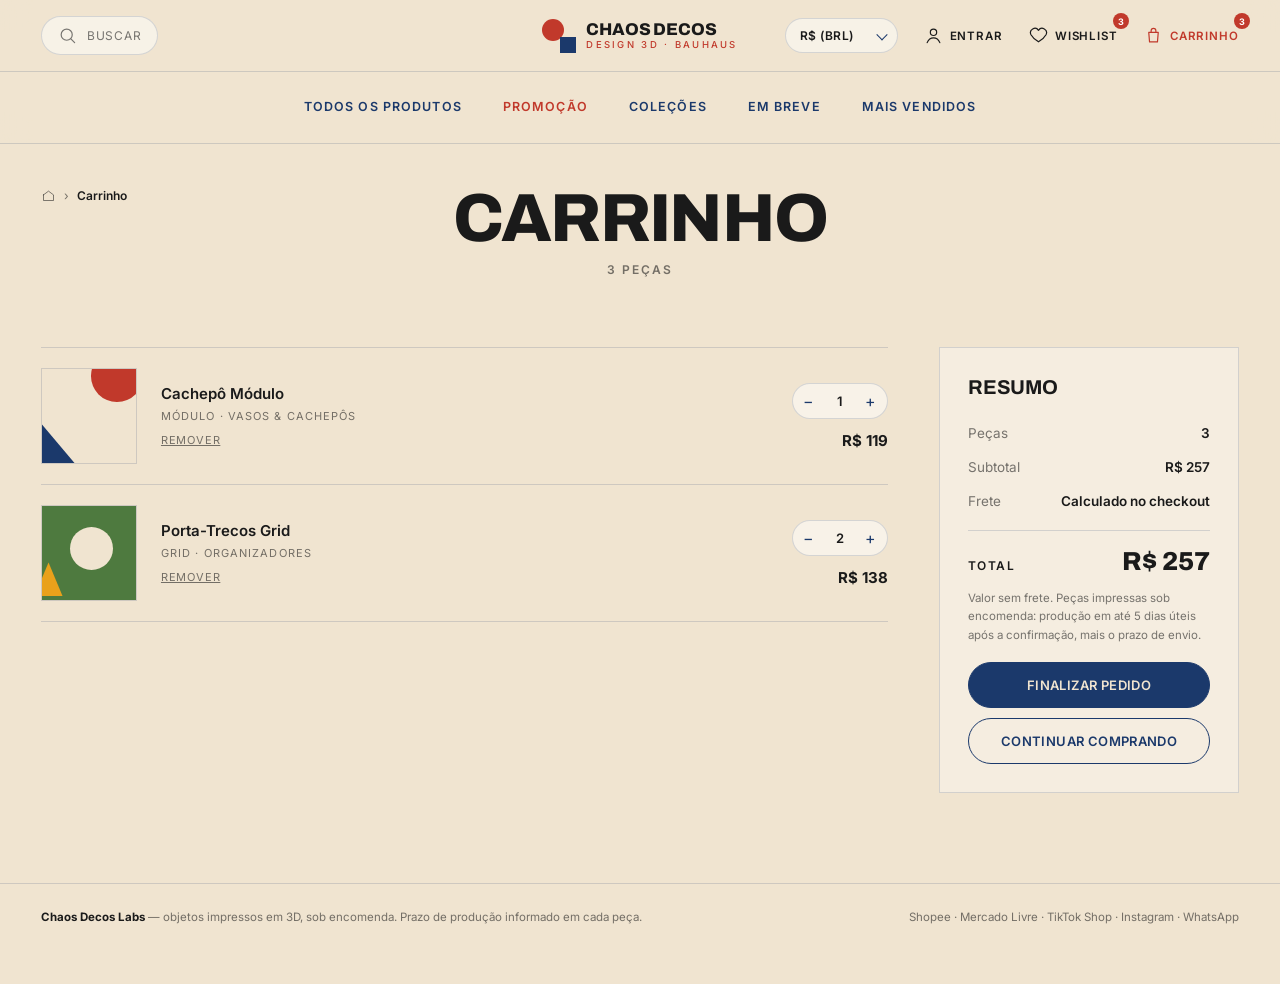
==== carrinho.html @ 44a22829 "Add files via upload" ====
<!doctype html>
<!--
  CHAOS DECOS LABS — CARRINHO
  ────────────────────────────
  Lista das peças + painel de resumo fixo ao lado.

  DECISÕES QUE VOCÊ CONFERE ANTES DE PUBLICAR:
  - O subtotal é a soma dos preços das peças, SEM frete e ANTES
    de imposto — igual ao "sem frete" que você marcou no layout.
  - O frete aparece como "calculado no checkout", não como grátis:
    prometer frete grátis sem ter calculado come margem.
  - O prazo de produção sob demanda está declarado no resumo.
    Isso não é enfeite: peça impressa sob encomenda tem que
    mostrar prazo, senão o anúncio vira promessa que não cumpre.
-->
<html lang="pt-BR">
<head>
  <meta charset="utf-8" />
  <meta name="viewport" content="width=device-width, initial-scale=1" />
  <title>Carrinho — Chaos Decos Labs</title>
  <meta name="theme-color" content="#F0E4D0" />
  <link rel="preconnect" href="https://fonts.googleapis.com">
  <link rel="preconnect" href="https://fonts.gstatic.com" crossorigin>
  <link href="https://fonts.googleapis.com/css2?family=Archivo:wght@500;600;700;800&family=Inter:wght@400;500;600&display=swap" rel="stylesheet">
  <link rel="stylesheet" href="chaos-loja.css">
</head>
<body>

  <header class="site-header" id="cabecalho"></header>

  <section class="page-head">
    <div class="breadcrumb">
      <span class="icon"></span>
      <span>›</span>
      <b>Carrinho</b>
    </div>
    <h1 class="page-title">Carrinho</h1>
    <p class="page-count" id="contagem"></p>
  </section>

  <main class="wrap" id="conteudo"></main>

  <footer class="site-footer" id="rodape"></footer>

  <script src="chaos-dados.js"></script>
  <script>
    montarCabecalho('carrinho');
    montarRodape();

    document.querySelector('.breadcrumb .icon').innerHTML = ICONES.casa;

    function renderizar(){
      const conteudo = document.getElementById('conteudo');
      const linhas = CARRINHO.map((i) => ({ ...i, produto: acharProduto(i.id) })).filter((l) => l.produto);
      const pecas = linhas.reduce((s, l) => s + l.qtd, 0);
      const subtotal = linhas.reduce((s, l) => s + l.produto.preco * l.qtd, 0);

      document.getElementById('contagem').textContent =
        pecas + (pecas === 1 ? ' peça' : ' peças');

      if (!linhas.length){
        conteudo.className = 'empty-state';
        conteudo.innerHTML = `
          <h2>Seu carrinho está vazio</h2>
          <p>Escolha uma peça e ela aparece aqui.</p>
          <a class="btn btn-primary" href="produtos.html">Ver produtos</a>
        `;
        return;
      }

      conteudo.className = 'wrap cart-layout';
      conteudo.innerHTML = `
        <div class="cart-list">
          ${linhas.map((l) => `
            <div class="cart-row">
              <div class="cart-thumb">${arteHTML(l.produto)}</div>
              <div>
                <h2 class="cart-row-name">${l.produto.nome}</h2>
                <p class="cart-row-meta">${l.produto.colecao} · ${l.produto.categoria}</p>
                <button class="cart-row-remove" data-remove="${l.id}">Remover</button>
              </div>
              <div class="cart-right">
                <div class="qty">
                  <button data-menos="${l.id}" aria-label="Diminuir quantidade">−</button>
                  <span>${l.qtd}</span>
                  <button data-mais="${l.id}" aria-label="Aumentar quantidade">+</button>
                </div>
                <span class="cart-row-price">${precoBR(l.produto.preco * l.qtd)}</span>
              </div>
            </div>
          `).join('')}
        </div>

        <aside class="cart-summary">
          <h2>Resumo</h2>
          <div class="summary-line"><span>Peças</span><b>${pecas}</b></div>
          <div class="summary-line"><span>Subtotal</span><b>${precoBR(subtotal)}</b></div>
          <div class="summary-line"><span>Frete</span><b>Calculado no checkout</b></div>
          <div class="summary-total">
            <span>Total</span>
            <b>${precoBR(subtotal)}</b>
          </div>
          <p class="summary-note">
            Valor sem frete. Peças impressas sob encomenda: produção em até 5 dias
            úteis após a confirmação, mais o prazo de envio.
          </p>
          <a class="btn btn-primary btn-block" href="#">Finalizar pedido</a>
          <a class="btn btn-block" href="produtos.html" style="margin-top:10px;">Continuar comprando</a>
        </aside>
      `;
    }

    document.getElementById('conteudo').addEventListener('click', (e) => {
      const mais = e.target.closest('[data-mais]');
      const menos = e.target.closest('[data-menos]');
      const remover = e.target.closest('[data-remove]');

      if (mais){
        const linha = CARRINHO.find((i) => i.id === mais.dataset.mais);
        if (linha) linha.qtd += 1;
      }

      if (menos){
        const linha = CARRINHO.find((i) => i.id === menos.dataset.menos);
        if (linha && linha.qtd > 1) linha.qtd -= 1;
        else if (linha) CARRINHO.splice(CARRINHO.indexOf(linha), 1);
      }

      if (remover){
        const linha = CARRINHO.find((i) => i.id === remover.dataset.remove);
        if (linha) CARRINHO.splice(CARRINHO.indexOf(linha), 1);
      }

      if (mais || menos || remover){
        renderizar();
        montarCabecalho('carrinho');
      }
    });

    renderizar();
  </script>
</body>
</html>
---- chaos-loja.css ----
/* ══════════════════════════════════════════════════════════════
   CHAOS DECOS LABS — ESTILO DA LOJA (arquivo único de visual)
   ──────────────────────────────────────────────────────────────
   Este arquivo vale para TODAS as páginas: loja, produtos,
   wishlist e carrinho. Mexeu aqui, mudou em todas.

   ÍNDICE
   01. Variáveis de marca / base
   02. Barra superior (hall)
   03. Carrossel principal (home)
   04. Faixa preta
   05. Carrossel de categorias
   06. Artes geométricas (placeholder das fotos)
   07. Página PRODUTOS: título, filtros, grade, card
   08. Página WISHLIST
   09. Página CARRINHO
   10. Rodapé
   11. Responsivo
   ══════════════════════════════════════════════════════════════ */

/* ── 01. VARIÁVEIS DE MARCA / BASE ─────────────────────────── */
:root{
  --red:#C1392B;
  --navy:#1B396B;
  --mustard:#E9A11B;
  --green:#4E7A3F;
  --cream:#F0E4D0;
  --ink:#1A1A1A;
  --line: rgba(27,57,107,.16);
  --muted: rgba(26,26,26,.58);
  --edge: clamp(18px, 3.2vw, 44px);
  --content: 1360px;
  --font-display: 'Archivo', 'Poppins', Arial, sans-serif;
  --font-body: 'Inter', 'Work Sans', Arial, sans-serif;
}

*{ box-sizing:border-box; }
html{ scroll-behavior:smooth; }

body{
  margin:0;
  background:var(--cream);
  color:var(--ink);
  font-family:var(--font-body);
  overflow-x:hidden;
}

a{ color:inherit; text-decoration:none; }
button{ font:inherit; cursor:pointer; -webkit-tap-highlight-color:transparent; }
img{ max-width:100%; display:block; }

.wrap{
  width:min(100%, var(--content));
  margin-inline:auto;
  padding-inline:var(--edge);
}

.eyebrow{
  display:inline-flex;
  align-items:center;
  gap:8px;
  font-weight:600;
  text-transform:uppercase;
  letter-spacing:.14em;
  font-size:11px;
  color:var(--red);
}

.btn{
  display:inline-flex;
  align-items:center;
  justify-content:center;
  gap:8px;
  min-height:46px;
  padding:0 22px;
  border-radius:999px;
  border:1.5px solid var(--navy);
  font-weight:600;
  font-size:13px;
  letter-spacing:.03em;
  text-transform:uppercase;
  background:transparent;
  color:var(--navy);
  transition:transform .18s ease, background .18s ease, color .18s ease, border-color .18s ease;
}
.btn:hover{ transform:translateY(-2px); }
.btn-primary{ background:var(--navy); border-color:var(--navy); color:var(--cream); }
.btn-primary:hover{ background:var(--red); border-color:var(--red); }
.btn-light{ background:var(--cream); border-color:var(--cream); color:var(--navy); }
.btn-light:hover{ background:#fff; }
.btn-block{ width:100%; }

.icon{ width:19px; height:19px; flex:0 0 auto; display:inline-grid; place-items:center; }
.icon svg{ width:100%; height:100%; fill:none; stroke:currentColor; stroke-width:1.5; stroke-linecap:round; stroke-linejoin:round; }

/* ── 02. BARRA SUPERIOR (HALL) ─────────────────────────────── */
.site-header{
  position:sticky;
  top:0;
  z-index:40;
  background:rgba(240,228,208,.94);
  backdrop-filter:blur(14px);
  border-bottom:1px solid var(--line);
}

.header-row{
  width:min(100%, var(--content));
  margin-inline:auto;
  padding:16px var(--edge);
  display:grid;
  grid-template-columns:1fr auto 1fr;
  align-items:center;
  gap:16px;
}

.search-toggle{
  justify-self:start;
  display:inline-flex;
  align-items:center;
  gap:10px;
  border:1px solid var(--line);
  background:rgba(255,255,255,.5);
  border-radius:999px;
  padding:9px 16px;
  color:var(--navy);
}
.search-toggle span{
  font-size:12px;
  letter-spacing:.06em;
  text-transform:uppercase;
  color:var(--muted);
}
.search-toggle:hover{ background:#fff; }

.brand{ justify-self:center; display:flex; align-items:center; gap:10px; }
.brand-mark{ position:relative; width:34px; height:34px; flex:0 0 auto; }
.brand-mark span{ position:absolute; display:block; }
.brand-mark .m1{ width:22px; height:22px; border-radius:50%; background:var(--red); top:0; left:0; }
.brand-mark .m2{ width:16px; height:16px; background:var(--navy); right:0; bottom:0; }
.brand-name{
  font-family:var(--font-display);
  font-weight:800;
  letter-spacing:-0.01em;
  font-size:17px;
  line-height:1.02;
  text-transform:uppercase;
  white-space:nowrap;
}
.brand-name small{
  display:block;
  font-family:var(--font-body);
  font-weight:500;
  font-size:9.5px;
  letter-spacing:.24em;
  color:var(--red);
  text-transform:uppercase;
  margin-top:2px;
}

.header-actions{ justify-self:end; display:flex; align-items:center; gap:clamp(10px, 2vw, 26px); }

.currency-select{ position:relative; display:inline-flex; align-items:center; }
.currency-select select{
  appearance:none;
  -webkit-appearance:none;
  border:1px solid var(--line);
  background:rgba(255,255,255,.5);
  border-radius:999px;
  padding:9px 30px 9px 14px;
  font-family:var(--font-body);
  font-weight:600;
  font-size:12px;
  letter-spacing:.04em;
  color:var(--ink);
  cursor:pointer;
}
.currency-select::after{
  content:"";
  position:absolute;
  right:12px;
  top:50%;
  width:7px; height:7px;
  border-right:1.5px solid var(--navy);
  border-bottom:1.5px solid var(--navy);
  transform:translateY(-65%) rotate(45deg);
  pointer-events:none;
}

.top-link{
  display:inline-flex;
  align-items:center;
  gap:7px;
  border:0;
  background:transparent;
  color:var(--ink);
  font-weight:600;
  font-size:11.5px;
  letter-spacing:.08em;
  text-transform:uppercase;
  padding:6px 0;
  position:relative;
}
.top-link:hover{ color:var(--red); }
.top-link.is-current{ color:var(--red); }
.top-link .badge-count{
  position:absolute;
  top:-7px;
  right:-11px;
  min-width:16px;
  height:16px;
  padding:0 3px;
  border-radius:999px;
  background:var(--red);
  color:#fff;
  font-size:9px;
  font-weight:700;
  display:grid;
  place-items:center;
  line-height:1;
}

.search-panel{
  max-height:0;
  overflow:hidden;
  transition:max-height .3s ease;
  border-top:0 solid var(--line);
}
.search-panel.is-open{ max-height:74px; border-top-width:1px; }
.search-panel .wrap{ padding-block:14px; }
.search-panel input{
  width:100%;
  border:0;
  background:transparent;
  font-family:var(--font-display);
  font-weight:600;
  font-size:clamp(18px, 2.4vw, 26px);
  color:var(--ink);
  outline:0;
}
.search-panel input::placeholder{ color:var(--muted); }

.main-nav{ border-top:1px solid var(--line); }
.main-nav ul{
  width:min(100%, var(--content));
  margin-inline:auto;
  padding:0 var(--edge);
  list-style:none;
  display:flex;
  justify-content:center;
  flex-wrap:wrap;
  gap:clamp(20px, 3.2vw, 42px);
}
.main-nav a{
  display:inline-block;
  padding:11px 0;
  font-weight:600;
  font-size:12.5px;
  letter-spacing:.09em;
  text-transform:uppercase;
  color:var(--navy);
  border-bottom:2px solid transparent;
}
.main-nav a:hover{ color:var(--red); }
.main-nav a.is-active{ border-color:var(--navy); }
.main-nav a.is-sale{ color:var(--red); }

/* ── 03. CARROSSEL PRINCIPAL (HOME) ────────────────────────── */
.hero-carousel{ position:relative; padding-block: clamp(20px, 3vw, 34px) clamp(28px, 4vw, 46px); }

.hero-track{
  display:flex;
  gap:clamp(14px, 2vw, 22px);
  overflow-x:auto;
  overflow-y:hidden;
  scroll-snap-type:x mandatory;
  scrollbar-width:none;
  padding-inline:var(--edge);
  cursor:grab;
  user-select:none;
  -webkit-overflow-scrolling:touch;
  touch-action:pan-x;
}
.hero-track::-webkit-scrollbar{ display:none; }
.hero-track.is-dragging{ cursor:grabbing; scroll-snap-type:none; }
.hero-track.is-auto-scrolling{ scroll-snap-type:none; }

.hero-slide{
  position:relative;
  flex:0 0 clamp(320px, 84vw, 1120px);
  height:clamp(360px, 62vh, 640px);
  scroll-snap-align:start;
  border-radius:22px;
  overflow:hidden;
  isolation:isolate;
}

.hero-slide-info{
  position:absolute;
  left:clamp(18px, 3vw, 40px);
  bottom:clamp(18px, 3vw, 40px);
  right:clamp(18px, 3vw, 40px);
  z-index:3;
  display:flex;
  flex-wrap:wrap;
  align-items:flex-end;
  justify-content:space-between;
  gap:16px;
}
.hero-slide-text{ max-width:560px; }
.hero-slide-text .eyebrow{ color:var(--mustard); margin-bottom:10px; }
.hero-slide-text .eyebrow::before{ content:""; width:22px; height:1px; background:currentColor; display:inline-block; margin-right:2px; }
.hero-slide-title{
  margin:0;
  font-family:var(--font-display);
  font-weight:700;
  font-size:clamp(30px, 4.4vw, 58px);
  line-height:.98;
  letter-spacing:-0.02em;
  color:#fff;
  text-shadow:0 2px 18px rgba(0,0,0,.18);
}
.hero-slide-price{
  margin:12px 0 0;
  font-weight:600;
  font-size:clamp(15px, 1.4vw, 19px);
  color:rgba(255,255,255,.92);
}

.hero-arrow{
  position:absolute;
  top:50%;
  transform:translateY(-50%);
  z-index:5;
  width:48px; height:48px;
  border-radius:999px;
  border:1px solid rgba(255,255,255,.6);
  background:rgba(27,57,107,.35);
  backdrop-filter:blur(6px);
  color:#fff;
  display:grid;
  place-items:center;
  transition:background .2s ease;
}
.hero-arrow:hover{ background:var(--red); border-color:var(--red); }
.hero-arrow.prev{ left:calc(var(--edge) + 8px); }
.hero-arrow.next{ right:calc(var(--edge) + 8px); }
.hero-arrow .icon{ width:20px; height:20px; }

.hero-dots{ display:flex; justify-content:center; gap:8px; margin-top:16px; }
.hero-dots button{
  width:8px; height:8px;
  border-radius:999px;
  border:1px solid var(--navy);
  background:transparent;
  padding:0;
  opacity:.4;
  transition:opacity .2s ease, background .2s ease, width .2s ease;
}
.hero-dots button.is-active{ opacity:1; background:var(--navy); width:20px; }

/* ── 04. FAIXA PRETA ───────────────────────────────────────── */
.strip-bar{ background:var(--ink); color:var(--cream); text-align:center; padding:11px var(--edge); }
.strip-bar p{ margin:0; font-weight:600; font-size:11px; letter-spacing:.22em; text-transform:uppercase; }

/* ── 05. CARROSSEL DE CATEGORIAS ───────────────────────────── */
.category-section{ padding-block:clamp(34px, 5vw, 62px) clamp(46px, 6vw, 80px); }
.category-head{
  display:flex;
  justify-content:space-between;
  align-items:flex-end;
  gap:16px;
  margin-bottom:clamp(20px, 3vw, 34px);
}
.category-head h2{
  margin:0;
  font-family:var(--font-display);
  font-weight:700;
  letter-spacing:-0.015em;
  font-size:clamp(28px, 3.6vw, 46px);
}
.category-head p{ margin:6px 0 0; color:var(--muted); font-size:13.5px; }
.category-arrows{ display:flex; gap:8px; flex:0 0 auto; }

.round-btn{
  width:40px; height:40px;
  border-radius:999px;
  border:1px solid var(--navy);
  background:transparent;
  color:var(--navy);
  display:grid;
  place-items:center;
  transition:background .18s ease, color .18s ease;
}
.round-btn:hover{ background:var(--navy); color:var(--cream); }
.round-btn .icon{ width:16px; height:16px; }

.category-track{
  display:flex;
  gap:2px;
  overflow-x:auto;
  overflow-y:hidden;
  scroll-snap-type:x proximity;
  scrollbar-width:none;
  cursor:grab;
  user-select:none;
  -webkit-overflow-scrolling:touch;
  touch-action:pan-x;
  border-top:1px solid var(--line);
  border-left:1px solid var(--line);
}
.category-track::-webkit-scrollbar{ display:none; }
.category-track.is-dragging{ cursor:grabbing; }

.category-card{
  position:relative;
  flex:0 0 clamp(210px, 20vw, 280px);
  scroll-snap-align:start;
  border-right:1px solid var(--line);
  border-bottom:1px solid var(--line);
}
.category-art{ position:relative; height:clamp(190px, 20vw, 260px); overflow:hidden; }
.category-name{
  margin:0;
  padding:16px 16px 20px;
  font-weight:700;
  font-size:13px;
  letter-spacing:.05em;
  text-transform:uppercase;
}
.category-card:hover .category-name{ color:var(--red); }
.category-card:hover .category-art{ filter:brightness(.94); }

/* ── 06. ARTES GEOMÉTRICAS (placeholder das fotos) ──────────
   Enquanto não há foto real, cada produto ganha uma composição
   Bauhaus: fundo + duas formas primárias. Trocar por foto é só
   informar "src" no produto (ver chaos-dados.js).            */
.prod-art{ position:absolute; inset:0; background:var(--bg, var(--cream)); overflow:hidden; }
.prod-art::before,
.prod-art::after{ content:""; position:absolute; }
.prod-art::before{
  width:var(--r1, 60%);
  height:var(--r1, 60%);
  top:var(--y1, -18%);
  left:var(--x1, -18%);
  background:var(--c1, var(--navy));
  border-radius:var(--rad1, 50%);
  clip-path:var(--clip1, none);
}
.prod-art::after{
  width:var(--w2, 42%);
  height:var(--h2, 42%);
  top:var(--y2, 55%);
  left:var(--x2, 58%);
  background:var(--c2, var(--red));
  border-radius:var(--rad2, 0px);
  clip-path:var(--clip2, none);
}
.prod-art .shade{
  position:absolute;
  inset:0;
  background:linear-gradient(180deg, rgba(26,26,26,0) 40%, rgba(26,26,26,.42) 100%);
  z-index:2;
}

.art-a{ --bg:var(--navy); --c1:var(--mustard); --rad1:50%; --x1:-12%; --y1:-16%; --r1:58%; --c2:var(--red); --rad2:0; --x2:64%; --y2:58%; --w2:34%; --h2:34%; }
.art-b{ --bg:var(--cream); --c1:var(--red); --rad1:50%; --x1:52%; --y1:-20%; --r1:55%; --c2:var(--navy); --clip2:polygon(0 100%,100% 100%,0 0); --x2:-6%; --y2:52%; --w2:44%; --h2:52%; }
.art-c{ --bg:var(--mustard); --c1:var(--navy); --rad1:50%; --x1:-20%; --y1:46%; --r1:64%; --c2:var(--cream); --rad2:0; --x2:58%; --y2:-14%; --w2:36%; --h2:36%; }
.art-d{ --bg:var(--green); --c1:var(--cream); --rad1:50%; --x1:30%; --y1:22%; --r1:46%; --c2:var(--mustard); --clip2:polygon(50% 0,100% 100%,0 100%); --x2:-8%; --y2:60%; --w2:30%; --h2:36%; }
.art-e{ --bg:var(--cream); --c1:var(--navy); --rad1:0; --x1:-10%; --y1:18%; --r1:46%; --c2:var(--red); --rad2:50%; --x2:62%; --y2:48%; --w2:38%; --h2:38%; }
.art-f{ --bg:var(--red); --c1:var(--cream); --rad1:50%; --x1:-16%; --y1:-16%; --r1:50%; --c2:var(--navy); --rad2:0; --x2:56%; --y2:56%; --w2:38%; --h2:38%; }
.art-g{ --bg:var(--navy); --c1:var(--cream); --clip1:polygon(0 0,100% 0,0 100%); --x1:0; --y1:0; --r1:70%; --c2:var(--mustard); --rad2:50%; --x2:64%; --y2:60%; --w2:30%; --h2:30%; }
.art-h{ --bg:var(--mustard); --c1:var(--red); --clip1:polygon(50% 0,100% 100%,0 100%); --x1:30%; --y1:14%; --r1:44%; --c2:var(--navy); --rad2:0; --x2:-10%; --y2:-12%; --w2:34%; --h2:34%; }
.art-i{ --bg:var(--cream); --c1:var(--green); --rad1:50%; --x1:60%; --y1:52%; --r1:44%; --c2:var(--navy); --rad2:0; --x2:-12%; --y2:-18%; --w2:40%; --h2:40%; }
/* segundas "fotos" (o que aparece no hover do card) */
.art-a2{ --bg:var(--navy); --c1:var(--red); --rad1:0; --x1:8%; --y1:12%; --r1:52%; --c2:var(--mustard); --rad2:50%; --x2:52%; --y2:14%; --w2:34%; --h2:34%; }
.art-b2{ --bg:var(--cream); --c1:var(--navy); --rad1:50%; --x1:12%; --y1:16%; --r1:52%; --c2:var(--red); --rad2:0; --x2:60%; --y2:50%; --w2:32%; --h2:32%; }
.art-c2{ --bg:var(--mustard); --c1:var(--red); --clip1:polygon(50% 0,100% 100%,0 100%); --x1:22%; --y1:16%; --r1:52%; --c2:var(--navy); --rad2:50%; --x2:2%; --y2:56%; --w2:28%; --h2:28%; }
.art-d2{ --bg:var(--green); --c1:var(--mustard); --rad1:0; --x1:14%; --y1:14%; --r1:48%; --c2:var(--cream); --rad2:50%; --x2:56%; --y2:52%; --w2:32%; --h2:32%; }
.art-e2{ --bg:var(--cream); --c1:var(--red); --clip1:polygon(50% 0,100% 100%,0 100%); --x1:24%; --y1:14%; --r1:52%; --c2:var(--navy); --rad2:50%; --x2:6%; --y2:58%; --w2:26%; --h2:26%; }
.art-f2{ --bg:var(--red); --c1:var(--navy); --rad1:0; --x1:16%; --y1:16%; --r1:50%; --c2:var(--cream); --rad2:50%; --x2:56%; --y2:54%; --w2:32%; --h2:32%; }

/* ── 07. PÁGINA PRODUTOS ───────────────────────────────────── */
.page-head{
  position:relative;
  padding:clamp(22px, 3.4vw, 40px) var(--edge) clamp(18px, 2.6vw, 28px);
  text-align:center;
}
.breadcrumb{
  position:absolute;
  left:var(--edge);
  top:clamp(24px, 3.6vw, 44px);
  display:flex;
  align-items:center;
  gap:8px;
  font-size:12px;
  color:var(--muted);
}
.breadcrumb .icon{ width:15px; height:15px; }
.breadcrumb b{ color:var(--ink); font-weight:600; }
.page-title{
  margin:0;
  font-family:var(--font-display);
  font-weight:800;
  font-size:clamp(32px, 5.4vw, 68px);
  line-height:1;
  letter-spacing:-0.025em;
  text-transform:uppercase;
}
.page-count{
  margin:10px 0 0;
  font-weight:600;
  font-size:12px;
  letter-spacing:.16em;
  text-transform:uppercase;
  color:var(--muted);
}

/* barra de filtros: metade tópicos, metade ordenação */
.filter-bar{
  display:grid;
  grid-template-columns:1fr 1fr;
  border-top:1px solid var(--line);
  border-bottom:1px solid var(--line);
  background:rgba(255,255,255,.22);
}
.filter-half{
  position:relative;
  display:flex;
  align-items:center;
  justify-content:center;
  gap:10px;
  padding:18px 20px;
  border:0;
  background:transparent;
  color:var(--ink);
  font-weight:600;
  font-size:12.5px;
  letter-spacing:.12em;
  text-transform:uppercase;
  width:100%;
}
.filter-half + .filter-half{ border-left:1px solid var(--line); }
.filter-half:hover{ color:var(--red); }
.filter-half .chevron{
  width:8px; height:8px;
  border-right:1.6px solid currentColor;
  border-bottom:1.6px solid currentColor;
  transform:translateY(-2px) rotate(45deg);
  transition:transform .22s ease;
}
.filter-half.is-open .chevron{ transform:translateY(2px) rotate(225deg); }
.filter-half .count{ color:var(--red); }

.filter-drawer{
  grid-column:1 / -1;
  max-height:0;
  overflow:hidden;
  transition:max-height .3s ease;
  border-top:0 solid var(--line);
}
.filter-drawer.is-open{ max-height:260px; border-top:1px solid var(--line); }
.filter-drawer-inner{
  display:flex;
  flex-wrap:wrap;
  gap:10px;
  padding:20px var(--edge);
}
.chip{
  border:1px solid var(--line);
  background:rgba(255,255,255,.5);
  border-radius:999px;
  padding:9px 18px;
  font-weight:600;
  font-size:12px;
  letter-spacing:.05em;
  color:var(--navy);
  transition:background .18s ease, color .18s ease, border-color .18s ease;
}
.chip:hover{ border-color:var(--navy); }
.chip.is-on{ background:var(--navy); border-color:var(--navy); color:var(--cream); }

/* grade de produtos */
.product-grid{
  display:grid;
  grid-template-columns:repeat(4, minmax(0, 1fr));
  border-left:1px solid var(--line);
}
.product-card{
  position:relative;
  display:flex;
  flex-direction:column;
  border-right:1px solid var(--line);
  border-bottom:1px solid var(--line);
  background:transparent;
  text-align:left;
  padding:0;
  color:inherit;
}
.product-card:hover{ background:rgba(255,255,255,.34); }

.product-flag{
  position:absolute;
  top:14px;
  left:14px;
  z-index:4;
  padding:5px 10px;
  font-weight:700;
  font-size:9.5px;
  letter-spacing:.13em;
  text-transform:uppercase;
  color:var(--ink);
  background:var(--mustard);
}
.product-flag.is-novo{ background:var(--red); color:#fff; }
.product-flag.is-lancamento{ background:var(--navy); color:var(--cream); }

/* foto 1 → foto 2 no hover */
.product-media{
  position:relative;
  aspect-ratio:1 / 1;
  overflow:hidden;
}
.product-media .prod-art{ transition:opacity .35s ease; }
.product-media .art-front{ opacity:1; z-index:2; }
.product-media .art-back{ opacity:0; z-index:1; }
.product-card:hover .art-front{ opacity:0; }
.product-card:hover .art-back{ opacity:1; }

.wish-btn{
  position:absolute;
  top:12px;
  right:12px;
  z-index:5;
  width:36px; height:36px;
  border-radius:999px;
  border:1px solid var(--line);
  background:rgba(240,228,208,.86);
  backdrop-filter:blur(4px);
  color:var(--navy);
  display:grid;
  place-items:center;
  opacity:0;
  transform:translateY(-4px);
  transition:opacity .2s ease, transform .2s ease, background .2s ease, color .2s ease;
}
.product-card:hover .wish-btn,
.wish-btn:focus-visible{ opacity:1; transform:translateY(0); }
.wish-btn:hover{ background:var(--red); border-color:var(--red); color:#fff; }
.wish-btn.is-on{ opacity:1; transform:none; background:var(--red); border-color:var(--red); color:#fff; }
.wish-btn.is-on .icon svg{ fill:currentColor; }
.wish-btn .icon{ width:17px; height:17px; }

.product-info{
  padding:16px 16px 20px;
  display:flex;
  flex-direction:column;
  gap:6px;
  margin-top:auto;
}
.product-collection{
  font-weight:600;
  font-size:9.5px;
  letter-spacing:.16em;
  text-transform:uppercase;
  color:var(--muted);
}
.product-line{
  display:flex;
  align-items:flex-end;
  justify-content:space-between;
  gap:12px;
}
.product-name{
  margin:0;
  font-weight:600;
  font-size:14px;
  line-height:1.3;
  color:var(--ink);
}
.product-card:hover .product-name{ color:var(--red); }
.product-price{ text-align:right; flex:0 0 auto; }
.product-price b{ display:block; font-weight:700; font-size:14.5px; }
.product-price small{
  display:block;
  margin-top:2px;
  font-size:9.5px;
  letter-spacing:.1em;
  text-transform:uppercase;
  color:var(--muted);
}

.empty-state{
  padding:clamp(46px, 8vw, 96px) var(--edge);
  text-align:center;
}
.empty-state h2{
  margin:0 0 10px;
  font-family:var(--font-display);
  font-weight:700;
  font-size:clamp(24px, 3.4vw, 38px);
  letter-spacing:-0.02em;
}
.empty-state p{ margin:0 0 26px; color:var(--muted); font-size:14px; }

/* ── 08. PÁGINA WISHLIST ───────────────────────────────────── */
.wish-note{
  display:flex;
  align-items:flex-start;
  gap:12px;
  margin:0 0 clamp(20px, 3vw, 30px);
  padding:16px 18px;
  border-left:3px solid var(--mustard);
  background:rgba(233,161,27,.12);
  font-size:13px;
  line-height:1.6;
  color:var(--ink);
}
.wish-note .icon{ color:var(--mustard); margin-top:1px; }

.wish-actions{
  display:flex;
  gap:8px;
  padding:0 16px 18px;
}
.mini-btn{
  flex:1 1 auto;
  min-height:38px;
  border-radius:999px;
  border:1px solid var(--navy);
  background:transparent;
  color:var(--navy);
  font-weight:600;
  font-size:11px;
  letter-spacing:.07em;
  text-transform:uppercase;
  transition:background .18s ease, color .18s ease, border-color .18s ease;
}
.mini-btn:hover{ background:var(--navy); color:var(--cream); }
.mini-btn.is-ghost{ flex:0 0 auto; width:38px; border-color:var(--line); color:var(--muted); display:grid; place-items:center; }
.mini-btn.is-ghost:hover{ background:var(--red); border-color:var(--red); color:#fff; }
.mini-btn .icon{ width:15px; height:15px; }

/* ── 09. PÁGINA CARRINHO ───────────────────────────────────── */
.cart-layout{
  display:grid;
  grid-template-columns:minmax(0, 1.55fr) minmax(300px, .45fr);
  gap:clamp(24px, 4vw, 56px);
  align-items:start;
  padding-block:clamp(24px, 3.4vw, 42px) clamp(48px, 7vw, 90px);
}

.cart-list{ border-top:1px solid var(--line); }
.cart-row{
  display:grid;
  grid-template-columns:96px minmax(0, 1fr) auto;
  gap:clamp(14px, 2vw, 24px);
  align-items:center;
  padding:20px 0;
  border-bottom:1px solid var(--line);
}
.cart-thumb{
  position:relative;
  width:96px;
  height:96px;
  overflow:hidden;
  flex:0 0 auto;
  border:1px solid var(--line);
}
.cart-row-name{
  margin:0;
  font-weight:600;
  font-size:15px;
  line-height:1.3;
}
.cart-row-meta{
  margin:5px 0 0;
  font-size:11px;
  letter-spacing:.1em;
  text-transform:uppercase;
  color:var(--muted);
}
.cart-row-remove{
  margin:10px 0 0;
  border:0;
  background:transparent;
  padding:0;
  font-size:11px;
  letter-spacing:.07em;
  text-transform:uppercase;
  color:var(--muted);
  text-decoration:underline;
}
.cart-row-remove:hover{ color:var(--red); }

.cart-right{
  display:flex;
  flex-direction:column;
  align-items:flex-end;
  gap:12px;
}
.qty{
  display:inline-flex;
  align-items:center;
  border:1px solid var(--line);
  border-radius:999px;
  overflow:hidden;
  background:rgba(255,255,255,.5);
}
.qty button{
  width:32px;
  height:34px;
  border:0;
  background:transparent;
  color:var(--navy);
  font-size:16px;
  line-height:1;
}
.qty button:hover{ background:var(--navy); color:var(--cream); }
.qty span{
  min-width:30px;
  text-align:center;
  font-weight:600;
  font-size:13px;
}
.cart-row-price{ font-weight:700; font-size:15px; white-space:nowrap; }

.cart-summary{
  position:sticky;
  top:120px;
  border:1px solid var(--line);
  background:rgba(255,255,255,.34);
  padding:clamp(20px, 2.4vw, 28px);
}
.cart-summary h2{
  margin:0 0 18px;
  font-family:var(--font-display);
  font-weight:700;
  font-size:20px;
  letter-spacing:-0.01em;
  text-transform:uppercase;
}
.summary-line{
  display:flex;
  justify-content:space-between;
  gap:16px;
  padding:9px 0;
  font-size:13.5px;
  color:var(--muted);
}
.summary-line b{ color:var(--ink); font-weight:600; }
.summary-total{
  display:flex;
  justify-content:space-between;
  align-items:baseline;
  gap:16px;
  margin-top:12px;
  padding-top:16px;
  border-top:1px solid var(--line);
}
.summary-total span{ font-weight:600; font-size:12px; letter-spacing:.12em; text-transform:uppercase; }
.summary-total b{ font-family:var(--font-display); font-weight:800; font-size:26px; }
.summary-note{
  margin:14px 0 0;
  font-size:11.5px;
  line-height:1.6;
  color:var(--muted);
}
.cart-summary .btn{ margin-top:18px; }

/* ── 10. RODAPÉ ────────────────────────────────────────────── */
.site-footer{ border-top:1px solid var(--line); padding:26px var(--edge) 60px; }
.site-footer .wrap{ display:flex; flex-wrap:wrap; justify-content:space-between; gap:10px; padding:0; }
.site-footer p{ margin:0; font-size:11.5px; color:var(--muted); }
.site-footer strong{ color:var(--ink); }

/* ── 11. RESPONSIVO ────────────────────────────────────────── */
@media (max-width:1100px){
  .product-grid{ grid-template-columns:repeat(3, minmax(0, 1fr)); }
}

@media (max-width:900px){
  .header-row{ grid-template-columns:auto 1fr auto; gap:12px; padding-block:14px; }
  .search-toggle span{ display:none; }
  .search-toggle{ padding:9px; }
  .brand{ justify-self:start; }
  .header-actions{ gap:14px; }
  /* no celular fica só o ícone: escondemos o texto, nunca o ícone nem o contador */
  .top-link span:not(.icon):not(.badge-count){ display:none; }
  .main-nav ul{ justify-content:flex-start; overflow-x:auto; scrollbar-width:none; }
  .main-nav ul::-webkit-scrollbar{ display:none; }
  .main-nav a{ white-space:nowrap; }

  .breadcrumb{ position:static; justify-content:center; margin-bottom:14px; }
  .page-head{ text-align:center; }
  .cart-layout{ grid-template-columns:1fr; }
  .cart-summary{ position:static; }
}

@media (max-width:640px){
  .hero-slide{ flex-basis:88vw; height:clamp(320px, 78vw, 480px); border-radius:16px; }
  .hero-arrow{ width:40px; height:40px; }
  .category-card{ flex-basis:62vw; }
  .product-grid{ grid-template-columns:repeat(2, minmax(0, 1fr)); }
  .product-info{ padding:12px 12px 16px; }
  .product-line{ flex-direction:column; align-items:flex-start; gap:4px; }
  .product-price{ text-align:left; }
  .wish-btn{ opacity:1; transform:none; }
  .cart-row{ grid-template-columns:72px minmax(0, 1fr); }
  .cart-thumb{ width:72px; height:72px; }
  .cart-right{ grid-column:1 / -1; flex-direction:row; align-items:center; justify-content:space-between; }
}

@media (max-width:480px){
  /* Barra apertada: cada coluna pode encolher (min-width:0) e o nome da
     marca corta com reticências antes de empurrar algo pra fora da tela. */
  .header-row{ grid-template-columns:auto minmax(0, 1fr) auto; gap:8px; }
  .header-row > *{ min-width:0; }
  .header-actions{ gap:8px; padding-right:8px; }
  .currency-select select{ padding:7px 17px 7px 7px; font-size:10px; letter-spacing:0; }
  .currency-select::after{ right:7px; width:5px; height:5px; }
  .top-link{ padding:5px 0; }
  .top-link .icon{ width:17px; height:17px; }
  .top-link .badge-count{ right:-7px; top:-6px; min-width:14px; height:14px; font-size:8.5px; }
  .search-toggle{ padding:8px; }
  .brand{ min-width:0; overflow:hidden; gap:7px; }
  .brand-mark{ width:26px; height:26px; }
  .brand-mark .m1{ width:17px; height:17px; }
  .brand-mark .m2{ width:12px; height:12px; }
  .brand-name{ font-size:12.5px; overflow:hidden; text-overflow:ellipsis; }
  .brand-name small{ font-size:7.5px; letter-spacing:.14em; }
  .filter-half{ padding:14px 10px; font-size:11px; letter-spacing:.07em; }
}
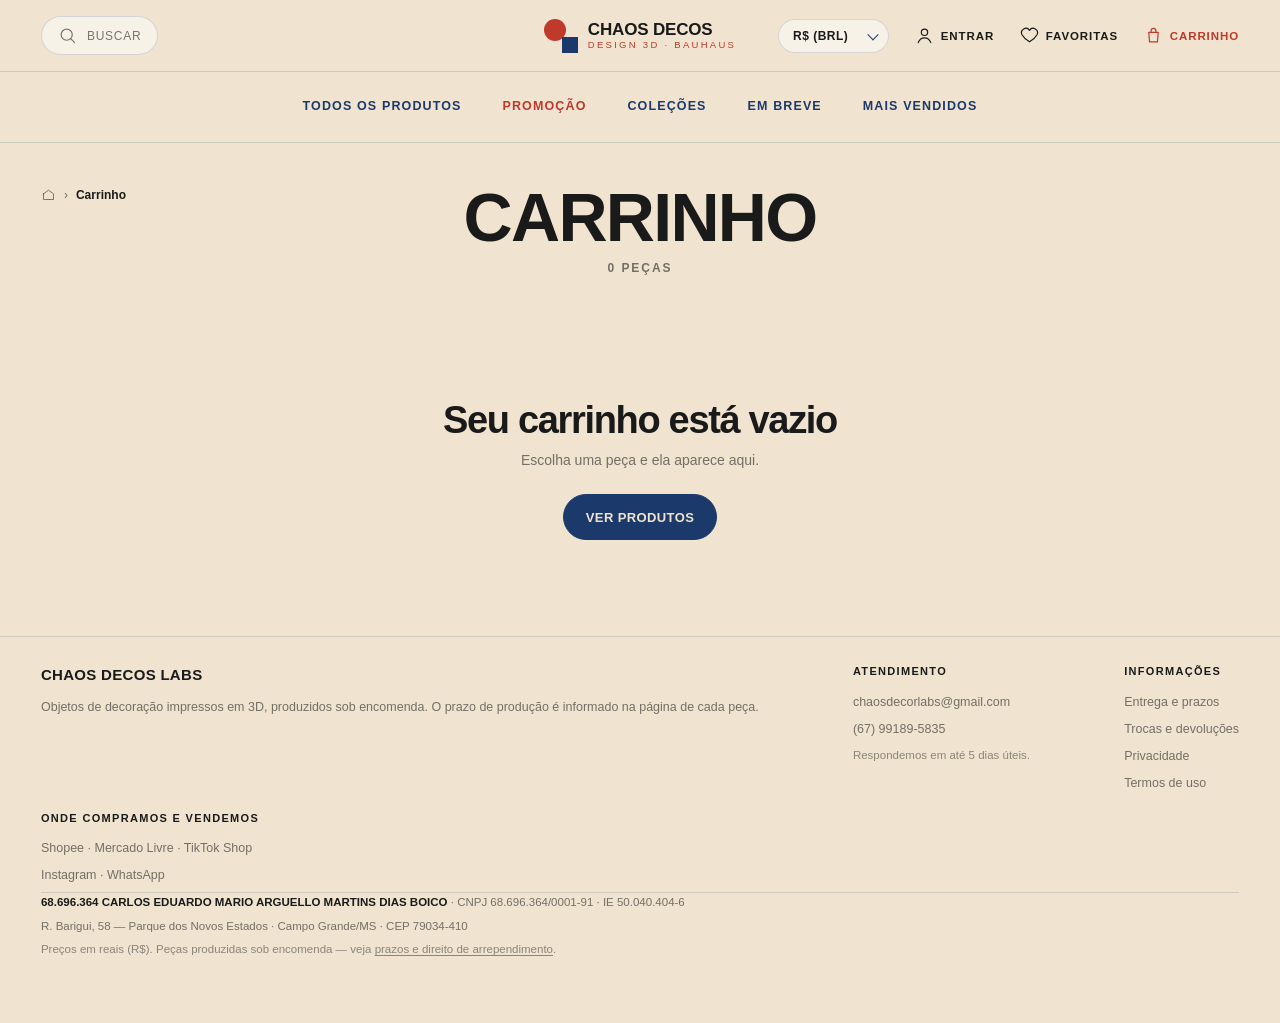
==== commit e9bc4453: "Add files via upload" ====
--- a/carrinho.html
+++ b/carrinho.html
@@ -19,9 +19,6 @@
   <meta name="viewport" content="width=device-width, initial-scale=1" />
   <title>Carrinho — Chaos Decos Labs</title>
   <meta name="theme-color" content="#F0E4D0" />
-  <link rel="preconnect" href="https://fonts.googleapis.com">
-  <link rel="preconnect" href="https://fonts.gstatic.com" crossorigin>
-  <link href="https://fonts.googleapis.com/css2?family=Archivo:wght@500;600;700;800&family=Inter:wght@400;500;600&display=swap" rel="stylesheet">
   <link rel="stylesheet" href="chaos-loja.css">
 </head>
 <body>
@@ -51,7 +48,9 @@
 
     function renderizar(){
       const conteudo = document.getElementById('conteudo');
-      const linhas = CARRINHO.map((i) => ({ ...i, produto: acharProduto(i.id) })).filter((l) => l.produto);
+      const linhas = CARRINHO
+        .map((i, indice) => ({ ...i, indice, produto: acharProduto(i.id) }))
+        .filter((l) => l.produto);
       const pecas = linhas.reduce((s, l) => s + l.qtd, 0);
       const subtotal = linhas.reduce((s, l) => s + l.produto.preco * l.qtd, 0);
 
@@ -73,17 +72,23 @@
         <div class="cart-list">
           ${linhas.map((l) => `
             <div class="cart-row">
-              <div class="cart-thumb">${arteHTML(l.produto)}</div>
+              <a class="cart-thumb" href="${linkProduto(l.id)}" aria-label="Ver ${l.produto.nome}">${arteHTML(l.produto)}</a>
               <div>
-                <h2 class="cart-row-name">${l.produto.nome}</h2>
-                <p class="cart-row-meta">${l.produto.colecao} · ${l.produto.categoria}</p>
-                <button class="cart-row-remove" data-remove="${l.id}">Remover</button>
+                <h2 class="cart-row-name"><a href="${linkProduto(l.id)}">${l.produto.nome}</a></h2>
+                <p class="cart-row-meta">
+                  ${l.produto.colecao} · ${l.produto.categoria}
+                  ${l.cor && CORES_FILAMENTO[l.cor] ? `
+                    <span class="cart-cor">
+                      <i style="--amostra:${CORES_FILAMENTO[l.cor].hex}"></i>${CORES_FILAMENTO[l.cor].nome}
+                    </span>` : ''}
+                </p>
+                <button class="cart-row-remove" data-remove="${l.indice}">Remover</button>
               </div>
               <div class="cart-right">
                 <div class="qty">
-                  <button data-menos="${l.id}" aria-label="Diminuir quantidade">−</button>
+                  <button data-menos="${l.indice}" aria-label="Diminuir quantidade">−</button>
                   <span>${l.qtd}</span>
-                  <button data-mais="${l.id}" aria-label="Aumentar quantidade">+</button>
+                  <button data-mais="${l.indice}" aria-label="Aumentar quantidade">+</button>
                 </div>
                 <span class="cart-row-price">${precoBR(l.produto.preco * l.qtd)}</span>
               </div>
@@ -95,46 +100,86 @@
           <h2>Resumo</h2>
           <div class="summary-line"><span>Peças</span><b>${pecas}</b></div>
           <div class="summary-line"><span>Subtotal</span><b>${precoBR(subtotal)}</b></div>
-          <div class="summary-line"><span>Frete</span><b>Calculado no checkout</b></div>
+          <div class="summary-line"><span>Frete</span><b>Calculado pelo seu CEP</b></div>
           <div class="summary-total">
             <span>Total</span>
             <b>${precoBR(subtotal)}</b>
           </div>
+          <p class="summary-parcela">ou ${chamadaParcelamento(subtotal)}</p>
           <p class="summary-note">
-            Valor sem frete. Peças impressas sob encomenda: produção em até 5 dias
-            úteis após a confirmação, mais o prazo de envio.
+            Valor sem frete. Peças impressas sob encomenda: produção em 3 a 5 dias
+            úteis após a confirmação do pagamento, mais o prazo de envio.
           </p>
-          <a class="btn btn-primary btn-block" href="#">Finalizar pedido</a>
-          <a class="btn btn-block" href="produtos.html" style="margin-top:10px;">Continuar comprando</a>
+
+          <!-- Decreto 7.962/2013, art. 4º e 5º: antes de fechar, o consumidor
+               tem que ver o resumo do que está contratando e saber como
+               desistir. Não é letra miúda escondida no rodapé. -->
+          <p class="summary-terms">
+            Ao finalizar você concorda com os
+            <a href="politicas.html#termos">termos de uso</a> e com a
+            <a href="politicas.html#privacidade">política de privacidade</a>.
+            Compra pela internet tem <b>${EMPRESA.arrependimento} dias</b> de
+            <a href="politicas.html#arrependimento">direito de arrependimento</a>,
+            com frete de retorno por nossa conta.
+          </p>
+
+          <!-- O pedido fecha pelo WhatsApp: o site monta o texto, você
+               confere o CEP, calcula o frete e devolve o link da
+               InfinitePay com o total exato. -->
+          <a class="btn btn-primary btn-block" id="btnPedido"
+             href="${linkPedidoWhatsApp(linhas, subtotal) || EMPRESA.whatsappLink}"
+             target="_blank" rel="noopener">Fechar pedido pelo WhatsApp</a>
+          <p class="summary-como">Você recebe o valor do frete e o link de pagamento
+             na conversa, antes de pagar qualquer coisa.</p>
+          <a class="btn btn-block" href="produtos.html">Continuar comprando</a>
         </aside>
       `;
     }
 
     document.getElementById('conteudo').addEventListener('click', (e) => {
+      /* As linhas são identificadas pela POSIÇÃO no carrinho, não pelo id
+         da peça: a mesma peça pode aparecer duas vezes em cores diferentes. */
       const mais = e.target.closest('[data-mais]');
       const menos = e.target.closest('[data-menos]');
       const remover = e.target.closest('[data-remove]');
 
       if (mais){
-        const linha = CARRINHO.find((i) => i.id === mais.dataset.mais);
+        const linha = CARRINHO[Number(mais.dataset.mais)];
         if (linha) linha.qtd += 1;
       }
 
       if (menos){
-        const linha = CARRINHO.find((i) => i.id === menos.dataset.menos);
+        const i = Number(menos.dataset.menos);
+        const linha = CARRINHO[i];
         if (linha && linha.qtd > 1) linha.qtd -= 1;
-        else if (linha) CARRINHO.splice(CARRINHO.indexOf(linha), 1);
+        else if (linha) CARRINHO.splice(i, 1);
       }
 
-      if (remover){
-        const linha = CARRINHO.find((i) => i.id === remover.dataset.remove);
-        if (linha) CARRINHO.splice(CARRINHO.indexOf(linha), 1);
-      }
+      if (remover) CARRINHO.splice(Number(remover.dataset.remove), 1);
 
       if (mais || menos || remover){
+        salvarEstado();
         renderizar();
         montarCabecalho('carrinho');
       }
+    });
+
+    /* Plano B: enquanto EMPRESA.whatsappE164 estiver vazio, o link curto
+       abre a conversa mas não leva o pedido escrito. Nesse caso copiamos
+       o texto para a área de transferência e avisamos o cliente. */
+    document.getElementById('conteudo').addEventListener('click', (e) => {
+      const botao = e.target.closest('#btnPedido');
+      if (!botao || EMPRESA.whatsappE164) return;
+
+      const linhas = CARRINHO
+        .map((i, indice) => ({ ...i, indice, produto: acharProduto(i.id) }))
+        .filter((l) => l.produto);
+      const subtotal = linhas.reduce((s, l) => s + l.produto.preco * l.qtd, 0);
+
+      const texto = textoDoPedido(linhas, subtotal);
+      if (navigator.clipboard) navigator.clipboard.writeText(texto).catch(() => {});
+      botao.textContent = 'Pedido copiado — é só colar na conversa';
+      window.setTimeout(() => { botao.textContent = 'Fechar pedido pelo WhatsApp'; }, 3000);
     });
 
     renderizar();
--- a/chaos-loja.css
+++ b/chaos-loja.css
@@ -30,8 +30,17 @@
   --muted: rgba(26,26,26,.58);
   --edge: clamp(18px, 3.2vw, 44px);
   --content: 1360px;
-  --font-display: 'Archivo', 'Poppins', Arial, sans-serif;
-  --font-body: 'Inter', 'Work Sans', Arial, sans-serif;
+  /* ── TIPOGRAFIA: uma família só, dois pesos ────────────────
+     Helvetica não se baixa da web (é licenciada), então a pilha
+     abaixo pega a que a máquina tiver, na ordem:
+       Helvetica Neue / Helvetica → Mac e iPhone (a de verdade)
+       Arial                      → Windows (mesmas medidas)
+       Liberation / Nimbus Sans   → Linux (clones métricos)
+     Como todas têm a mesma métrica, o layout não muda de máquina
+     pra máquina — só o desenho da letra, e bem pouco.
+     Sem webfont: o site não depende de nada externo pra carregar. */
+  --font-display: 'Helvetica Neue', Helvetica, Arial, 'Liberation Sans', 'Nimbus Sans', sans-serif;
+  --font-body: 'Helvetica Neue', Helvetica, Arial, 'Liberation Sans', 'Nimbus Sans', sans-serif;
 }
 
 *{ box-sizing:border-box; }
@@ -43,6 +52,10 @@
   color:var(--ink);
   font-family:var(--font-body);
   overflow-x:hidden;
+  /* Helvetica no Mac renderiza mais gorda que o desenho real;
+     estas duas linhas devolvem o traço fino original. */
+  -webkit-font-smoothing:antialiased;
+  -moz-osx-font-smoothing:grayscale;
 }
 
 a{ color:inherit; text-decoration:none; }
@@ -59,7 +72,7 @@
   display:inline-flex;
   align-items:center;
   gap:8px;
-  font-weight:600;
+  font-weight:700;
   text-transform:uppercase;
   letter-spacing:.14em;
   font-size:11px;
@@ -75,7 +88,7 @@
   padding:0 22px;
   border-radius:999px;
   border:1.5px solid var(--navy);
-  font-weight:600;
+  font-weight:700;
   font-size:13px;
   letter-spacing:.03em;
   text-transform:uppercase;
@@ -139,7 +152,7 @@
 .brand-mark .m2{ width:16px; height:16px; background:var(--navy); right:0; bottom:0; }
 .brand-name{
   font-family:var(--font-display);
-  font-weight:800;
+  font-weight:700;
   letter-spacing:-0.01em;
   font-size:17px;
   line-height:1.02;
@@ -149,7 +162,7 @@
 .brand-name small{
   display:block;
   font-family:var(--font-body);
-  font-weight:500;
+  font-weight:400;
   font-size:9.5px;
   letter-spacing:.24em;
   color:var(--red);
@@ -168,7 +181,7 @@
   border-radius:999px;
   padding:9px 30px 9px 14px;
   font-family:var(--font-body);
-  font-weight:600;
+  font-weight:700;
   font-size:12px;
   letter-spacing:.04em;
   color:var(--ink);
@@ -193,7 +206,7 @@
   border:0;
   background:transparent;
   color:var(--ink);
-  font-weight:600;
+  font-weight:700;
   font-size:11.5px;
   letter-spacing:.08em;
   text-transform:uppercase;
@@ -232,7 +245,7 @@
   border:0;
   background:transparent;
   font-family:var(--font-display);
-  font-weight:600;
+  font-weight:700;
   font-size:clamp(18px, 2.4vw, 26px);
   color:var(--ink);
   outline:0;
@@ -253,7 +266,7 @@
 .main-nav a{
   display:inline-block;
   padding:11px 0;
-  font-weight:600;
+  font-weight:700;
   font-size:12.5px;
   letter-spacing:.09em;
   text-transform:uppercase;
@@ -315,13 +328,13 @@
   font-weight:700;
   font-size:clamp(30px, 4.4vw, 58px);
   line-height:.98;
-  letter-spacing:-0.02em;
+  letter-spacing:-0.035em;
   color:#fff;
   text-shadow:0 2px 18px rgba(0,0,0,.18);
 }
 .hero-slide-price{
   margin:12px 0 0;
-  font-weight:600;
+  font-weight:700;
   font-size:clamp(15px, 1.4vw, 19px);
   color:rgba(255,255,255,.92);
 }
@@ -360,7 +373,7 @@
 
 /* ── 04. FAIXA PRETA ───────────────────────────────────────── */
 .strip-bar{ background:var(--ink); color:var(--cream); text-align:center; padding:11px var(--edge); }
-.strip-bar p{ margin:0; font-weight:600; font-size:11px; letter-spacing:.22em; text-transform:uppercase; }
+.strip-bar p{ margin:0; font-weight:700; font-size:11px; letter-spacing:.22em; text-transform:uppercase; }
 
 /* ── 05. CARROSSEL DE CATEGORIAS ───────────────────────────── */
 .category-section{ padding-block:clamp(34px, 5vw, 62px) clamp(46px, 6vw, 80px); }
@@ -375,7 +388,7 @@
   margin:0;
   font-family:var(--font-display);
   font-weight:700;
-  letter-spacing:-0.015em;
+  letter-spacing:-0.03em;
   font-size:clamp(28px, 3.6vw, 46px);
 }
 .category-head p{ margin:6px 0 0; color:var(--muted); font-size:13.5px; }
@@ -496,11 +509,11 @@
   color:var(--muted);
 }
 .breadcrumb .icon{ width:15px; height:15px; }
-.breadcrumb b{ color:var(--ink); font-weight:600; }
+.breadcrumb b{ color:var(--ink); font-weight:700; }
 .page-title{
   margin:0;
   font-family:var(--font-display);
-  font-weight:800;
+  font-weight:700;
   font-size:clamp(32px, 5.4vw, 68px);
   line-height:1;
   letter-spacing:-0.025em;
@@ -508,7 +521,7 @@
 }
 .page-count{
   margin:10px 0 0;
-  font-weight:600;
+  font-weight:700;
   font-size:12px;
   letter-spacing:.16em;
   text-transform:uppercase;
@@ -533,7 +546,7 @@
   border:0;
   background:transparent;
   color:var(--ink);
-  font-weight:600;
+  font-weight:700;
   font-size:12.5px;
   letter-spacing:.12em;
   text-transform:uppercase;
@@ -570,7 +583,7 @@
   background:rgba(255,255,255,.5);
   border-radius:999px;
   padding:9px 18px;
-  font-weight:600;
+  font-weight:700;
   font-size:12px;
   letter-spacing:.05em;
   color:var(--navy);
@@ -658,7 +671,7 @@
   margin-top:auto;
 }
 .product-collection{
-  font-weight:600;
+  font-weight:700;
   font-size:9.5px;
   letter-spacing:.16em;
   text-transform:uppercase;
@@ -672,7 +685,7 @@
 }
 .product-name{
   margin:0;
-  font-weight:600;
+  font-weight:700;
   font-size:14px;
   line-height:1.3;
   color:var(--ink);
@@ -698,7 +711,7 @@
   font-family:var(--font-display);
   font-weight:700;
   font-size:clamp(24px, 3.4vw, 38px);
-  letter-spacing:-0.02em;
+  letter-spacing:-0.035em;
 }
 .empty-state p{ margin:0 0 26px; color:var(--muted); font-size:14px; }
 
@@ -729,7 +742,7 @@
   border:1px solid var(--navy);
   background:transparent;
   color:var(--navy);
-  font-weight:600;
+  font-weight:700;
   font-size:11px;
   letter-spacing:.07em;
   text-transform:uppercase;
@@ -768,7 +781,7 @@
 }
 .cart-row-name{
   margin:0;
-  font-weight:600;
+  font-weight:700;
   font-size:15px;
   line-height:1.3;
 }
@@ -819,7 +832,7 @@
 .qty span{
   min-width:30px;
   text-align:center;
-  font-weight:600;
+  font-weight:700;
   font-size:13px;
 }
 .cart-row-price{ font-weight:700; font-size:15px; white-space:nowrap; }
@@ -847,7 +860,7 @@
   font-size:13.5px;
   color:var(--muted);
 }
-.summary-line b{ color:var(--ink); font-weight:600; }
+.summary-line b{ color:var(--ink); font-weight:700; }
 .summary-total{
   display:flex;
   justify-content:space-between;
@@ -857,8 +870,8 @@
   padding-top:16px;
   border-top:1px solid var(--line);
 }
-.summary-total span{ font-weight:600; font-size:12px; letter-spacing:.12em; text-transform:uppercase; }
-.summary-total b{ font-family:var(--font-display); font-weight:800; font-size:26px; }
+.summary-total span{ font-weight:700; font-size:12px; letter-spacing:.12em; text-transform:uppercase; }
+.summary-total b{ font-family:var(--font-display); font-weight:700; font-size:26px; }
 .summary-note{
   margin:14px 0 0;
   font-size:11.5px;
@@ -930,3 +943,620 @@
   .brand-name small{ font-size:7.5px; letter-spacing:.14em; }
   .filter-half{ padding:14px 10px; font-size:11px; letter-spacing:.07em; }
 }
+
+/* ── 12. PÁGINA DO PRODUTO ─────────────────────────────────── */
+.breadcrumb-inline{
+  position:static;
+  width:min(100%, var(--content));
+  margin:0 auto;
+  padding:18px var(--edge) 0;
+  justify-content:flex-start;
+}
+.breadcrumb-inline a:hover{ color:var(--red); }
+
+.pdp{
+  width:min(100%, var(--content));
+  margin-inline:auto;
+  padding:clamp(14px, 2vw, 26px) var(--edge) clamp(40px, 5vw, 70px);
+  display:grid;
+  grid-template-columns:minmax(0, 1.05fr) minmax(320px, .95fr);
+  gap:clamp(24px, 4vw, 64px);
+  align-items:start;
+}
+
+/* ── galeria (esquerda) ── */
+.pdp-gallery{ position:sticky; top:120px; display:grid; gap:12px; }
+
+.pdp-stage{
+  position:relative;
+  aspect-ratio:1 / 1;
+  border-radius:22px;
+  overflow:hidden;
+  isolation:isolate;
+  background:rgba(255,255,255,.3);
+}
+.pdp-stage .product-flag{ top:16px; left:16px; }
+
+.pdp-photo{ position:absolute; inset:0; }
+.pdp-photo .prod-art{ transition:opacity .3s ease; }
+
+.pdp-tag{
+  position:absolute;
+  right:16px; bottom:16px;
+  z-index:3;
+  display:inline-flex;
+  align-items:center;
+  min-height:26px;
+  padding:0 12px;
+  border-radius:999px;
+  background:rgba(240,228,208,.92);
+  border:1px solid var(--line);
+  backdrop-filter:blur(6px);
+  font-size:10px;
+  font-weight:700;
+  letter-spacing:.12em;
+  text-transform:uppercase;
+  color:var(--navy);
+}
+
+.pdp-thumbs{ display:flex; gap:10px; }
+.pdp-thumb{
+  position:relative;
+  width:84px;
+  aspect-ratio:1 / 1;
+  border:1.5px solid transparent;
+  border-radius:14px;
+  overflow:hidden;
+  padding:0;
+  background:rgba(255,255,255,.3);
+  transition:border-color .18s ease, transform .18s ease;
+}
+.pdp-thumb:hover{ transform:translateY(-2px); }
+.pdp-thumb.is-on{ border-color:var(--navy); }
+
+/* ── informações (direita) ── */
+.pdp-info{ padding-top:4px; }
+
+.pdp-collection{
+  display:block;
+  font-size:11px;
+  font-weight:700;
+  letter-spacing:.16em;
+  text-transform:uppercase;
+  color:var(--red);
+  margin-bottom:10px;
+}
+
+.pdp-title{
+  margin:0;
+  font-family:var(--font-display);
+  font-weight:700;
+  font-size:clamp(28px, 3.6vw, 46px);
+  line-height:1.02;
+  letter-spacing:-0.035em;
+}
+
+.pdp-sub{
+  margin:10px 0 0;
+  font-size:12.5px;
+  letter-spacing:.02em;
+  color:var(--muted);
+}
+
+.pdp-price{
+  margin:18px 0 0;
+  font-family:var(--font-display);
+  font-weight:700;
+  font-size:clamp(22px, 2.4vw, 30px);
+  color:var(--ink);
+}
+.pdp-price small{
+  font-family:var(--font-body);
+  font-weight:400;
+  font-size:11px;
+  letter-spacing:.1em;
+  text-transform:uppercase;
+  color:var(--muted);
+  margin-left:8px;
+}
+
+.pdp-block{ margin-top:24px; }
+
+.pdp-label{
+  display:block;
+  font-size:11px;
+  font-weight:700;
+  letter-spacing:.12em;
+  text-transform:uppercase;
+  color:var(--muted);
+  margin-bottom:10px;
+}
+.pdp-label b{ color:var(--ink); font-weight:700; }
+
+/* bolinhas de cor do filamento */
+.swatches{ display:flex; flex-wrap:wrap; gap:10px; }
+.swatch{
+  width:34px; height:34px;
+  border-radius:50%;
+  border:1.5px solid var(--line);
+  background:var(--amostra);
+  padding:0;
+  position:relative;
+  transition:transform .18s ease;
+}
+.swatch:hover{ transform:translateY(-2px); }
+.swatch.is-on{
+  border-color:var(--ink);
+  box-shadow:0 0 0 3px var(--cream), 0 0 0 4.5px var(--ink);
+}
+
+/* seletor de quantidade */
+.qty{
+  display:inline-flex;
+  align-items:center;
+  border:1.5px solid var(--line);
+  border-radius:999px;
+  overflow:hidden;
+  background:rgba(255,255,255,.5);
+}
+.qty button{
+  width:42px; height:44px;
+  border:0;
+  background:transparent;
+  color:var(--navy);
+  font-size:18px;
+  font-weight:700;
+  transition:background .16s ease;
+}
+.qty button:hover{ background:rgba(27,57,107,.08); }
+.qty span{
+  min-width:44px;
+  text-align:center;
+  font-weight:700;
+  font-size:15px;
+}
+
+.pdp-actions{
+  display:flex;
+  gap:10px;
+  margin-top:22px;
+}
+.btn-buy{
+  flex:1 1 auto;
+  min-height:54px;
+  font-size:13px;
+}
+.btn-buy.is-done{ background:var(--green); border-color:var(--green); }
+
+.btn-wish{
+  width:54px; height:54px;
+  flex:0 0 auto;
+  border:1.5px solid var(--navy);
+  border-radius:999px;
+  background:transparent;
+  color:var(--navy);
+  display:grid;
+  place-items:center;
+  transition:background .18s ease, color .18s ease, transform .18s ease;
+}
+.btn-wish:hover{ transform:translateY(-2px); }
+.btn-wish .icon{ width:21px; height:21px; }
+.btn-wish.is-on{ background:var(--red); border-color:var(--red); color:#fff; }
+.btn-wish.is-on .icon svg{ fill:currentColor; }
+
+.pdp-note{
+  display:flex;
+  align-items:flex-start;
+  gap:9px;
+  margin:18px 0 0;
+  padding:13px 15px;
+  border-radius:12px;
+  background:rgba(233,161,27,.14);
+  border:1px solid rgba(233,161,27,.4);
+  font-size:12.5px;
+  line-height:1.55;
+  color:var(--ink);
+}
+.pdp-note .icon{ width:17px; height:17px; flex:0 0 auto; margin-top:1px; color:#9a6a05; }
+
+/* ── sanfonas ── */
+.accordion{ margin-top:30px; border-top:1px solid var(--line); }
+
+.acc-item{ border-bottom:1px solid var(--line); }
+
+.acc-head{
+  width:100%;
+  display:flex;
+  align-items:center;
+  justify-content:space-between;
+  gap:14px;
+  padding:17px 2px;
+  border:0;
+  background:transparent;
+  color:var(--ink);
+  font-family:var(--font-body);
+  font-weight:700;
+  font-size:12.5px;
+  letter-spacing:.1em;
+  text-transform:uppercase;
+  text-align:left;
+}
+.acc-head:hover{ color:var(--red); }
+.acc-head .chevron{
+  width:9px; height:9px;
+  border-right:1.5px solid currentColor;
+  border-bottom:1.5px solid currentColor;
+  transform:rotate(45deg) translate(-2px, -2px);
+  transition:transform .25s ease;
+  flex:0 0 auto;
+}
+.acc-item.is-open .acc-head .chevron{ transform:rotate(-135deg) translate(-2px, -2px); }
+
+.acc-body{
+  display:grid;
+  grid-template-rows:0fr;
+  transition:grid-template-rows .3s ease;
+}
+.acc-item.is-open .acc-body{ grid-template-rows:1fr; }
+.acc-inner{ overflow:hidden; }
+.acc-item.is-open .acc-inner{ padding-bottom:20px; }
+
+.acc-inner p{
+  margin:0 0 12px;
+  font-size:14px;
+  line-height:1.72;
+  color:var(--muted);
+}
+.acc-inner p:last-child{ margin-bottom:0; }
+.acc-inner b{ color:var(--ink); }
+
+.spec-list{ margin:0; display:grid; gap:0; }
+.spec-list > div{
+  display:flex;
+  justify-content:space-between;
+  gap:18px;
+  padding:9px 0;
+  border-bottom:1px solid var(--line);
+}
+.spec-list > div:last-child{ border-bottom:0; }
+.spec-list dt{ font-size:13px; color:var(--muted); }
+.spec-list dd{ margin:0; font-size:13px; font-weight:700; color:var(--ink); text-align:right; }
+.spec-note{ margin-top:12px !important; font-size:12.5px !important; }
+
+.care-list{ margin:0; padding-left:18px; }
+.care-list li{
+  font-size:14px;
+  line-height:1.7;
+  color:var(--muted);
+  margin-bottom:9px;
+}
+.care-list li:last-child{ margin-bottom:0; }
+.care-list li::marker{ color:var(--red); }
+
+.brand-note{
+  margin-top:30px;
+  padding:22px;
+  border-radius:16px;
+  background:rgba(27,57,107,.06);
+  border:1px solid var(--line);
+}
+.brand-note h2{
+  margin:0 0 10px;
+  font-family:var(--font-display);
+  font-weight:700;
+  font-size:clamp(24px, 2.6vw, 34px);
+  letter-spacing:-0.035em;
+  color:var(--navy);
+}
+.brand-note p{
+  margin:0;
+  font-size:13.5px;
+  line-height:1.7;
+  color:var(--muted);
+}
+
+/* ── relacionados ── */
+.related{
+  border-top:1px solid var(--line);
+  padding:clamp(34px, 4vw, 54px) 0 clamp(40px, 5vw, 64px);
+}
+.related:empty{ display:none; }
+.related-title{
+  margin:0 0 22px;
+  font-family:var(--font-display);
+  font-weight:700;
+  font-size:clamp(22px, 2.6vw, 32px);
+  letter-spacing:-0.03em;
+}
+/* Flex em vez de grid: com 1 ou 2 peças relacionadas não sobram
+   colunas vazias emolduradas, e cada card mantém o ritmo de 1/4. */
+.related-grid{
+  display:flex;
+  flex-wrap:wrap;
+  border-left:1px solid var(--line);
+}
+/* a linha de cima acompanha só os cards que existem, em vez de
+   atravessar a tela inteira sobre espaço vazio */
+.related-grid .product-card{
+  flex:0 0 25%;
+  max-width:25%;
+  border-top:1px solid var(--line);
+}
+
+@media (max-width:900px){
+  .pdp{ grid-template-columns:1fr; gap:22px; }
+  .pdp-gallery{ position:static; }
+  .pdp-stage{ aspect-ratio:4 / 3; }
+  .related-grid .product-card{ flex-basis:50%; max-width:50%; }
+}
+
+@media (max-width:640px){
+  .pdp{ padding-bottom:34px; }
+  .pdp-stage{ aspect-ratio:1 / 1; border-radius:16px; }
+  .pdp-thumb{ width:68px; }
+  .pdp-actions{ flex-wrap:wrap; }
+  .btn-buy{ min-width:100%; order:1; }
+  .btn-wish{ order:2; }
+  .breadcrumb-inline{ font-size:11px; }
+}
+
+/* nome e miniatura do carrinho levam à página do produto */
+.cart-thumb{ display:block; }
+.cart-row-name a{ color:inherit; }
+.cart-row-name a:hover{ color:var(--red); }
+
+/* No celular o menu vira uma fita que rola de lado, em vez de
+   quebrar em duas linhas e roubar meia tela de altura. */
+@media (max-width:900px){
+  .main-nav ul{ flex-wrap:nowrap; gap:22px; }
+}
+
+@media (max-width:640px){
+  .pdp-tag{ font-size:9px; letter-spacing:.08em; padding:0 9px; min-height:23px; right:12px; bottom:12px; }
+  .pdp-stage .product-flag{ top:12px; left:12px; }
+}
+
+/* ── 13. RODAPÉ LEGAL ──────────────────────────────────────── */
+.footer-grid{
+  display:grid;
+  grid-template-columns:1.4fr 1fr 1fr 1fr;
+  gap:clamp(20px, 3vw, 44px);
+  padding-bottom:26px;
+}
+.footer-col p{ margin:0 0 7px; font-size:12.5px; line-height:1.6; color:var(--muted); }
+.footer-col a{ color:var(--muted); }
+.footer-col a:hover{ color:var(--red); }
+.footer-brand{
+  font-family:var(--font-display);
+  font-weight:700;
+  font-size:15px !important;
+  letter-spacing:.02em;
+  color:var(--ink) !important;
+  text-transform:uppercase;
+  margin-bottom:10px !important;
+}
+.footer-title{
+  font-weight:700;
+  font-size:11px !important;
+  letter-spacing:.12em;
+  text-transform:uppercase;
+  color:var(--ink) !important;
+  margin-bottom:11px !important;
+}
+.footer-mini{ font-size:11.5px !important; opacity:.82; }
+
+/* Bloco de identificação exigido pelo Decreto 7.962/2013 */
+.footer-legal{
+  border-top:1px solid var(--line);
+  padding-top:20px;
+  display:block !important;
+}
+.footer-legal p{ margin:0 0 5px; font-size:11.5px; line-height:1.6; color:var(--muted); }
+.footer-legal b{ color:var(--ink); }
+.footer-legal a{ color:var(--muted); text-decoration:underline; text-underline-offset:2px; }
+.footer-legal a:hover{ color:var(--red); }
+
+/* ── 14. PÁGINA DE POLÍTICAS ───────────────────────────────── */
+.doc-page{
+  width:min(100%, var(--content));
+  margin-inline:auto;
+  padding:clamp(18px, 2.6vw, 30px) var(--edge) clamp(44px, 6vw, 76px);
+  display:grid;
+  grid-template-columns:minmax(190px, .32fr) minmax(0, 1fr);
+  gap:clamp(24px, 4vw, 64px);
+  align-items:start;
+}
+
+.doc-index{
+  position:sticky;
+  top:120px;
+  display:grid;
+  gap:2px;
+  border-left:2px solid var(--line);
+}
+.doc-index a{
+  padding:8px 14px;
+  font-size:12.5px;
+  line-height:1.4;
+  color:var(--muted);
+  border-left:2px solid transparent;
+  margin-left:-2px;
+}
+.doc-index a:hover{ color:var(--ink); }
+.doc-index a.is-on{
+  color:var(--navy);
+  font-weight:700;
+  border-left-color:var(--navy);
+}
+
+.doc-section{ padding-bottom:clamp(26px, 3.4vw, 40px); scroll-margin-top:140px; }
+.doc-section + .doc-section{ border-top:1px solid var(--line); padding-top:clamp(24px, 3vw, 36px); }
+
+.doc-section h2{
+  margin:0 0 16px;
+  font-family:var(--font-display);
+  font-weight:700;
+  font-size:clamp(20px, 2.4vw, 28px);
+  letter-spacing:-0.025em;
+  color:var(--ink);
+}
+.doc-section p{
+  margin:0 0 13px;
+  font-size:14.5px;
+  line-height:1.75;
+  color:var(--muted);
+  max-width:66ch;
+}
+.doc-section p:last-child{ margin-bottom:0; }
+.doc-section b{ color:var(--ink); }
+.doc-section a{ color:var(--navy); text-decoration:underline; text-underline-offset:2px; }
+.doc-section a:hover{ color:var(--red); }
+.doc-section .spec-list{ max-width:66ch; margin-bottom:14px; }
+.doc-section .care-list{ max-width:66ch; }
+.doc-update{ font-size:12.5px !important; font-style:italic; }
+
+@media (max-width:900px){
+  .footer-grid{ grid-template-columns:1fr 1fr; gap:22px; }
+  .doc-page{ grid-template-columns:1fr; gap:20px; }
+  .doc-index{
+    position:static;
+    grid-auto-flow:column;
+    grid-template-columns:none;
+    justify-content:start;
+    overflow-x:auto;
+    scrollbar-width:none;
+    border-left:0;
+    border-bottom:1px solid var(--line);
+    padding-bottom:2px;
+  }
+  .doc-index::-webkit-scrollbar{ display:none; }
+  .doc-index a{
+    white-space:nowrap;
+    border-left:0;
+    border-bottom:2px solid transparent;
+    margin-left:0;
+    padding:8px 12px;
+  }
+  .doc-index a.is-on{ border-bottom-color:var(--navy); }
+}
+
+@media (max-width:640px){
+  .footer-grid{ grid-template-columns:1fr; gap:20px; }
+}
+
+/* Links legais na página do produto e no carrinho */
+.pdp-links{
+  display:flex;
+  flex-wrap:wrap;
+  gap:6px 18px;
+  margin:14px 0 0;
+}
+.pdp-links a{
+  font-size:12px;
+  color:var(--navy);
+  text-decoration:underline;
+  text-underline-offset:3px;
+}
+.pdp-links a:hover{ color:var(--red); }
+
+.summary-terms{
+  margin:14px 0 18px;
+  font-size:11.5px;
+  line-height:1.6;
+  color:var(--muted);
+}
+.summary-terms a{ color:var(--navy); text-decoration:underline; text-underline-offset:2px; }
+.summary-terms a:hover{ color:var(--red); }
+.summary-terms b{ color:var(--ink); }
+
+/* Parcelamento */
+.pdp-parcela{
+  margin:6px 0 0;
+  font-size:13px;
+  color:var(--muted);
+}
+.pdp-parcela a{ color:var(--navy); text-decoration:underline; text-underline-offset:2px; }
+.pdp-parcela a:hover{ color:var(--red); }
+
+.tabela-scroll{ overflow-x:auto; margin:0 0 14px; -webkit-overflow-scrolling:touch; }
+table.parcelas{
+  width:100%;
+  min-width:520px;
+  border-collapse:collapse;
+  font-size:13.5px;
+}
+table.parcelas th{
+  text-align:right;
+  padding:9px 10px;
+  border-bottom:1.5px solid var(--line);
+  font-size:11px;
+  font-weight:700;
+  letter-spacing:.08em;
+  text-transform:uppercase;
+  color:var(--ink);
+  white-space:nowrap;
+}
+table.parcelas th:first-child, table.parcelas td:first-child{ text-align:left; }
+table.parcelas td{
+  text-align:right;
+  padding:9px 10px;
+  border-bottom:1px solid var(--line);
+  color:var(--muted);
+  white-space:nowrap;
+}
+table.parcelas tbody tr:hover{ background:rgba(255,255,255,.4); }
+table.parcelas td b{ color:var(--ink); }
+
+.td-nota{ font-size:11px; color:var(--muted); font-weight:400; }
+.summary-parcela{
+  margin:-6px 0 12px;
+  font-size:12.5px;
+  color:var(--muted);
+}
+
+/* A tabela de parcelas rola dentro da própria caixa, sem empurrar a página.
+   Sem o min-width:0, o item do grid cresce até caber a tabela inteira e a
+   tela ganha rolagem horizontal — o erro clássico de grid com conteúdo largo. */
+.doc-body,
+.doc-section{ min-width:0; }
+.tabela-scroll{ max-width:100%; }
+
+/* Cor escolhida, na linha do carrinho */
+.cart-cor{
+  display:inline-flex;
+  align-items:center;
+  gap:5px;
+  margin-left:8px;
+  white-space:nowrap;
+}
+.cart-cor i{
+  width:11px;
+  height:11px;
+  border-radius:50%;
+  background:var(--amostra);
+  border:1px solid var(--line);
+  display:inline-block;
+}
+
+.summary-como{
+  margin:10px 0 14px;
+  font-size:11.5px;
+  line-height:1.55;
+  color:var(--muted);
+  text-align:center;
+}
+
+/* Botão "tenho interesse" na página de Favoritas */
+.interesse{
+  padding-top:clamp(20px, 3vw, 32px);
+  padding-bottom:clamp(6px, 1vw, 12px);
+  text-align:center;
+}
+.interesse:empty{ display:none; }
+.interesse p{
+  margin:12px auto 0;
+  max-width:46ch;
+  font-size:12.5px;
+  line-height:1.6;
+  color:var(--muted);
+}
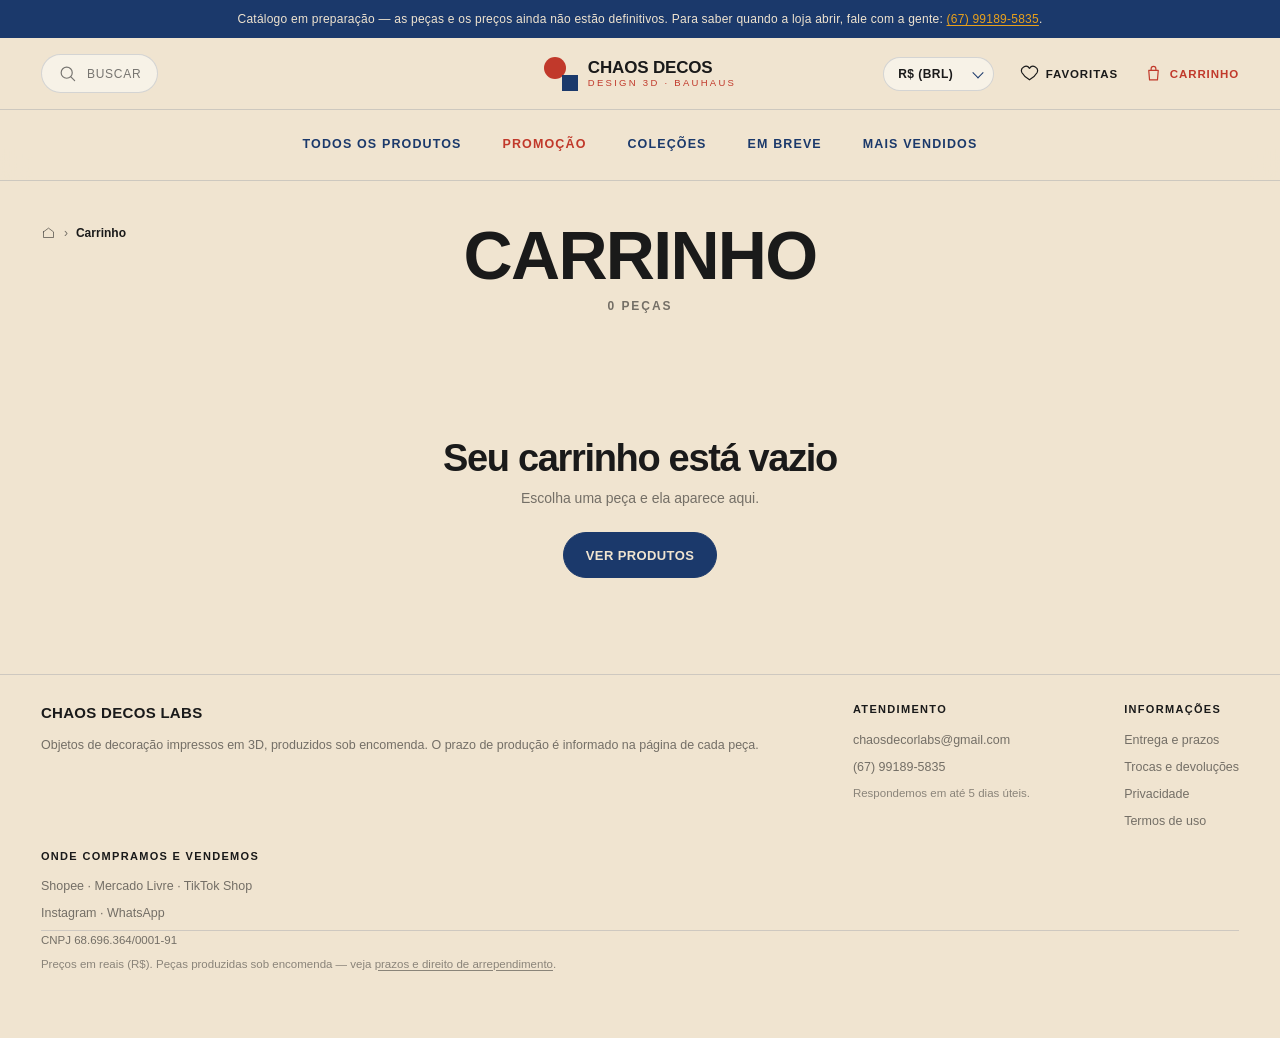
==== commit 6f4fd4be: "Add files via upload" ====
--- a/carrinho.html
+++ b/carrinho.html
@@ -72,9 +72,9 @@
         <div class="cart-list">
           ${linhas.map((l) => `
             <div class="cart-row">
-              <a class="cart-thumb" href="${linkProduto(l.id)}" aria-label="Ver ${l.produto.nome}">${arteHTML(l.produto)}</a>
+              <a class="cart-thumb" href="${linkProduto(l.id)}" aria-label="Ver ${nomeExibido(l.produto)}">${arteHTML(l.produto)}</a>
               <div>
-                <h2 class="cart-row-name"><a href="${linkProduto(l.id)}">${l.produto.nome}</a></h2>
+                <h2 class="cart-row-name"><a href="${linkProduto(l.id)}">${nomeExibido(l.produto)}</a></h2>
                 <p class="cart-row-meta">
                   ${l.produto.colecao} · ${l.produto.categoria}
                   ${l.cor && CORES_FILAMENTO[l.cor] ? `
--- a/chaos-loja.css
+++ b/chaos-loja.css
@@ -1560,3 +1560,39 @@
   line-height:1.6;
   color:var(--muted);
 }
+
+/* ── 15. MODO "EM BREVE" ───────────────────────────────────── */
+.aviso-breve{
+  background:var(--navy);
+  color:var(--cream);
+  padding:10px var(--edge);
+  text-align:center;
+}
+.aviso-breve p{
+  margin:0 auto;
+  max-width:var(--content);
+  font-size:12px;
+  line-height:1.5;
+  letter-spacing:.02em;
+}
+.aviso-breve a{
+  color:var(--mustard);
+  text-decoration:underline;
+  text-underline-offset:2px;
+}
+.aviso-breve a:hover{ color:#fff; }
+
+.product-flag.is-breve{
+  background:var(--navy);
+  color:var(--cream);
+}
+
+/* Sem preço na tela, o "Em breve" ocupa o lugar dele com o mesmo peso */
+.product-price b{ white-space:nowrap; }
+
+.pdp-note-breve{
+  background:rgba(27,57,107,.08);
+  border-color:var(--line);
+}
+.pdp-note-breve .icon{ color:var(--navy); }
+.pdp-note-breve a{ color:var(--navy); text-decoration:underline; text-underline-offset:2px; }
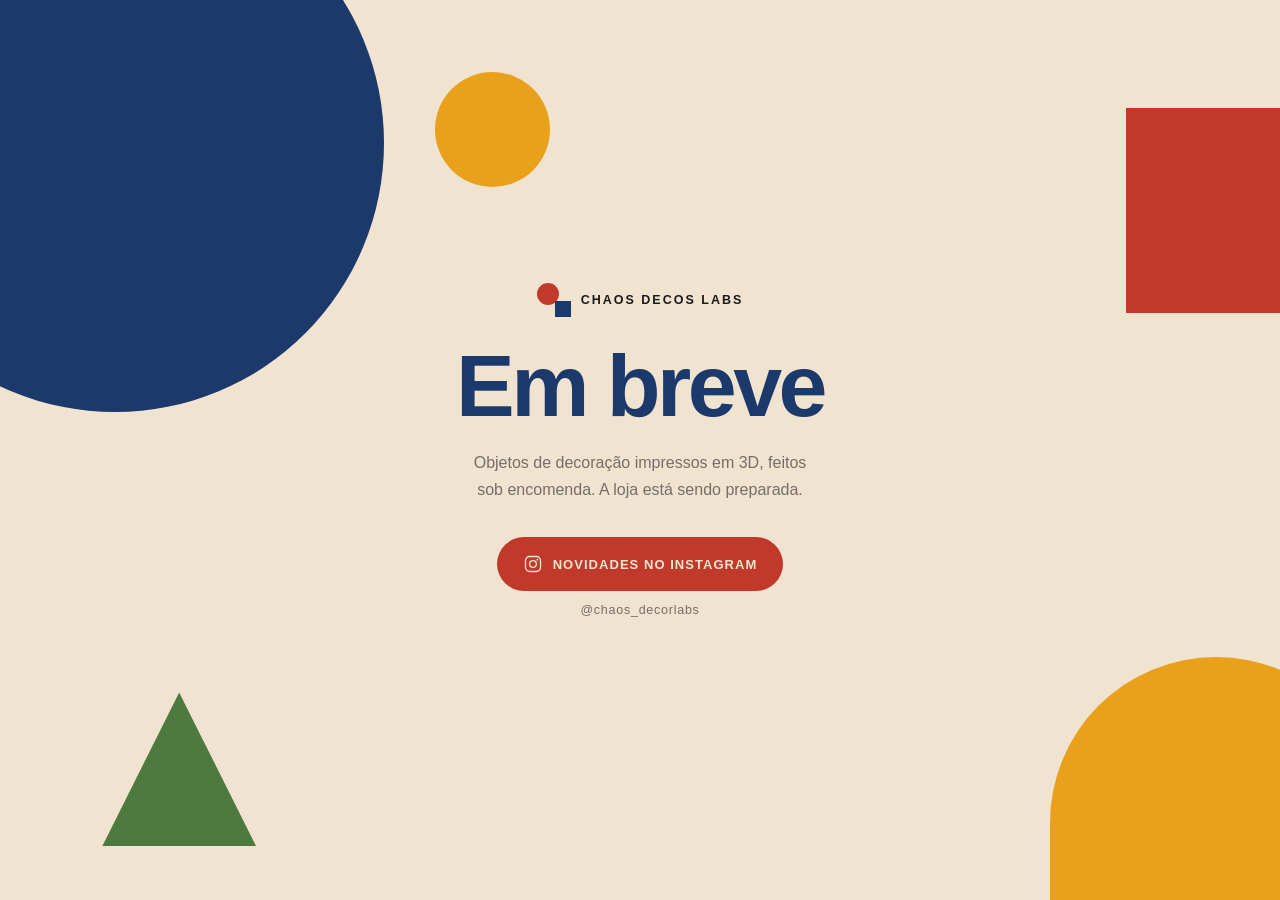
==== commit 8491c21d: "Add files via upload" ====
--- a/carrinho.html
+++ b/carrinho.html
@@ -19,6 +19,9 @@
   <meta name="viewport" content="width=device-width, initial-scale=1" />
   <title>Carrinho — Chaos Decos Labs</title>
   <meta name="theme-color" content="#F0E4D0" />
+  <!-- A cortina "Em breve" precisa rodar ANTES de a página desenhar,
+       por isso vem no <head> e antes do CSS. -->
+  <script src="chaos-config.js"></script>
   <link rel="stylesheet" href="chaos-loja.css">
 </head>
 <body>
--- a/chaos-loja.css
+++ b/chaos-loja.css
@@ -445,7 +445,7 @@
 
 /* ── 06. ARTES GEOMÉTRICAS (placeholder das fotos) ──────────
    Enquanto não há foto real, cada produto ganha uma composição
-   Bauhaus: fundo + duas formas primárias. Trocar por foto é só
+   Geometria: fundo + duas formas primárias. Trocar por foto é só
    informar "src" no produto (ver chaos-dados.js).            */
 .prod-art{ position:absolute; inset:0; background:var(--bg, var(--cream)); overflow:hidden; }
 .prod-art::before,
@@ -1596,3 +1596,145 @@
 }
 .pdp-note-breve .icon{ color:var(--navy); }
 .pdp-note-breve a{ color:var(--navy); text-decoration:underline; text-underline-offset:2px; }
+
+/* ── 16. TELA DE ESPERA (em-breve.html) ────────────────────── */
+body.tela-espera{
+  min-height:100dvh;
+  display:flex;
+  flex-direction:column;
+  align-items:center;
+  justify-content:center;
+  gap:clamp(24px, 4vh, 48px);
+  padding:clamp(28px, 5vw, 60px);
+  position:relative;
+  overflow:hidden;
+  text-align:center;
+}
+
+/* Formas geométricas ao fundo, bem atrás do texto */
+.espera-arte{
+  position:absolute;
+  inset:0;
+  overflow:hidden;
+  pointer-events:none;
+  z-index:0;
+}
+.espera-arte .forma{ position:absolute; display:block; }
+
+.circulo-grande{
+  width:clamp(280px, 42vw, 620px);
+  aspect-ratio:1;
+  border-radius:50%;
+  background:var(--navy);
+  top:-14%;
+  left:-12%;
+}
+.quadrado{
+  width:clamp(120px, 16vw, 240px);
+  aspect-ratio:1;
+  background:var(--red);
+  right:-4%;
+  top:12%;
+}
+.meia-lua{
+  width:clamp(180px, 26vw, 380px);
+  aspect-ratio:1;
+  background:var(--mustard);
+  border-radius:50% 50% 50% 0;
+  right:-8%;
+  bottom:-10%;
+}
+.triangulo{
+  width:clamp(90px, 12vw, 180px);
+  aspect-ratio:1;
+  background:var(--green);
+  clip-path:polygon(50% 0, 100% 100%, 0 100%);
+  left:8%;
+  bottom:6%;
+}
+.circulo-pequeno{
+  width:clamp(70px, 9vw, 130px);
+  aspect-ratio:1;
+  border-radius:50%;
+  background:var(--mustard);
+  left:34%;
+  top:8%;
+}
+
+.espera-conteudo{
+  position:relative;
+  z-index:1;
+  max-width:560px;
+  background:rgba(240,228,208,.9);
+  backdrop-filter:blur(10px);
+  padding:clamp(28px, 5vw, 52px) clamp(22px, 5vw, 56px);
+  border-radius:24px;
+}
+
+.espera-marca{
+  display:inline-flex;
+  align-items:center;
+  gap:10px;
+  margin:0 0 clamp(18px, 3vh, 30px);
+  font-weight:700;
+  font-size:12.5px;
+  letter-spacing:.16em;
+  text-transform:uppercase;
+  color:var(--ink);
+}
+
+.espera-titulo{
+  margin:0;
+  font-family:var(--font-display);
+  font-weight:700;
+  font-size:clamp(44px, 11vw, 88px);
+  line-height:.95;
+  letter-spacing:-0.04em;
+  color:var(--navy);
+}
+
+.espera-texto{
+  margin:clamp(14px, 2.5vh, 22px) auto 0;
+  max-width:38ch;
+  font-size:clamp(14px, 1.6vw, 16px);
+  line-height:1.7;
+  color:var(--muted);
+}
+
+.espera-botao{
+  display:inline-flex;
+  align-items:center;
+  justify-content:center;
+  gap:10px;
+  margin-top:clamp(22px, 4vh, 34px);
+  min-height:54px;
+  padding:0 26px;
+  border-radius:999px;
+  background:var(--red);
+  color:var(--cream);
+  font-weight:700;
+  font-size:13px;
+  letter-spacing:.08em;
+  text-transform:uppercase;
+  transition:transform .18s ease, background .18s ease;
+}
+.espera-botao:hover{ transform:translateY(-2px); background:var(--navy); }
+
+.espera-icone{ width:20px; height:20px; display:inline-grid; place-items:center; }
+.espera-icone svg{
+  width:100%; height:100%;
+  fill:none; stroke:currentColor; stroke-width:1.6;
+  stroke-linecap:round; stroke-linejoin:round;
+}
+
+.espera-arroba{
+  margin:12px 0 0;
+  font-size:12.5px;
+  letter-spacing:.06em;
+  color:var(--muted);
+}
+
+@media (max-width:520px){
+  .espera-conteudo{ border-radius:18px; }
+  .circulo-pequeno{ display:none; }
+}
